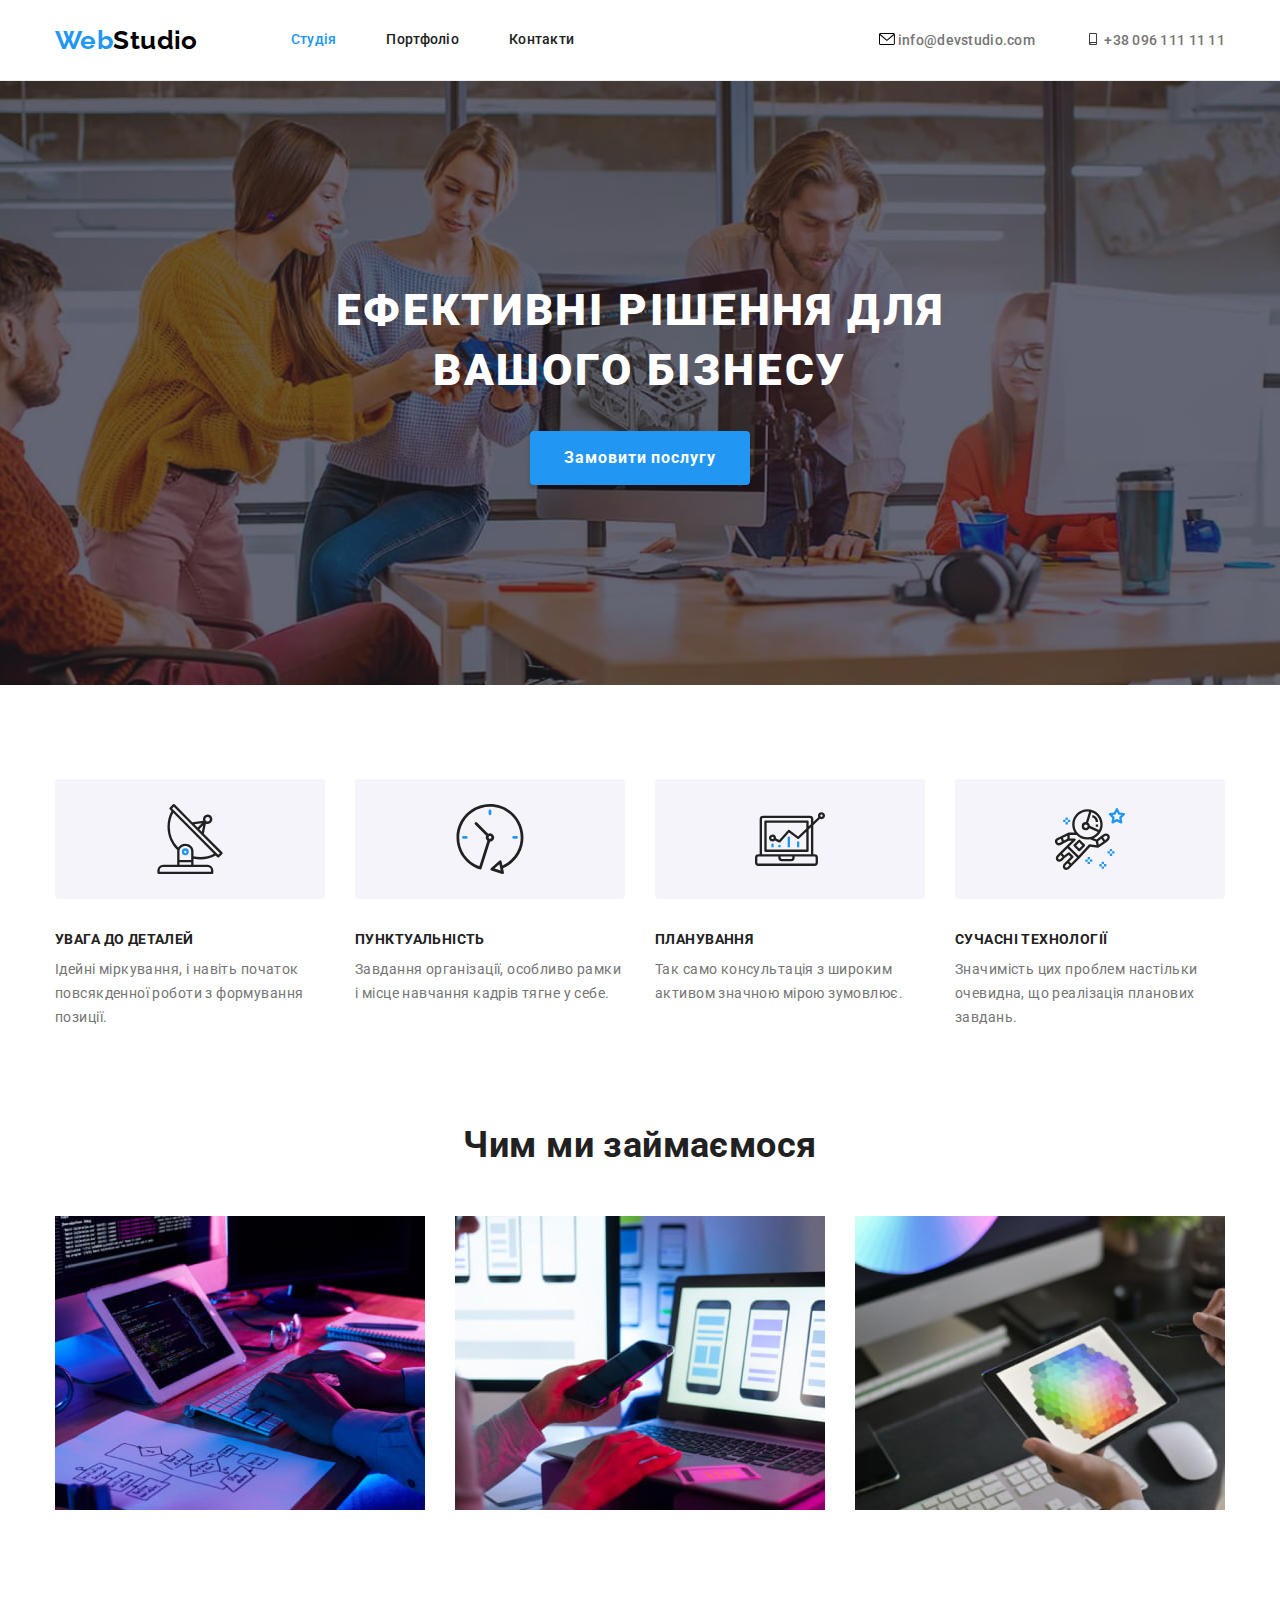
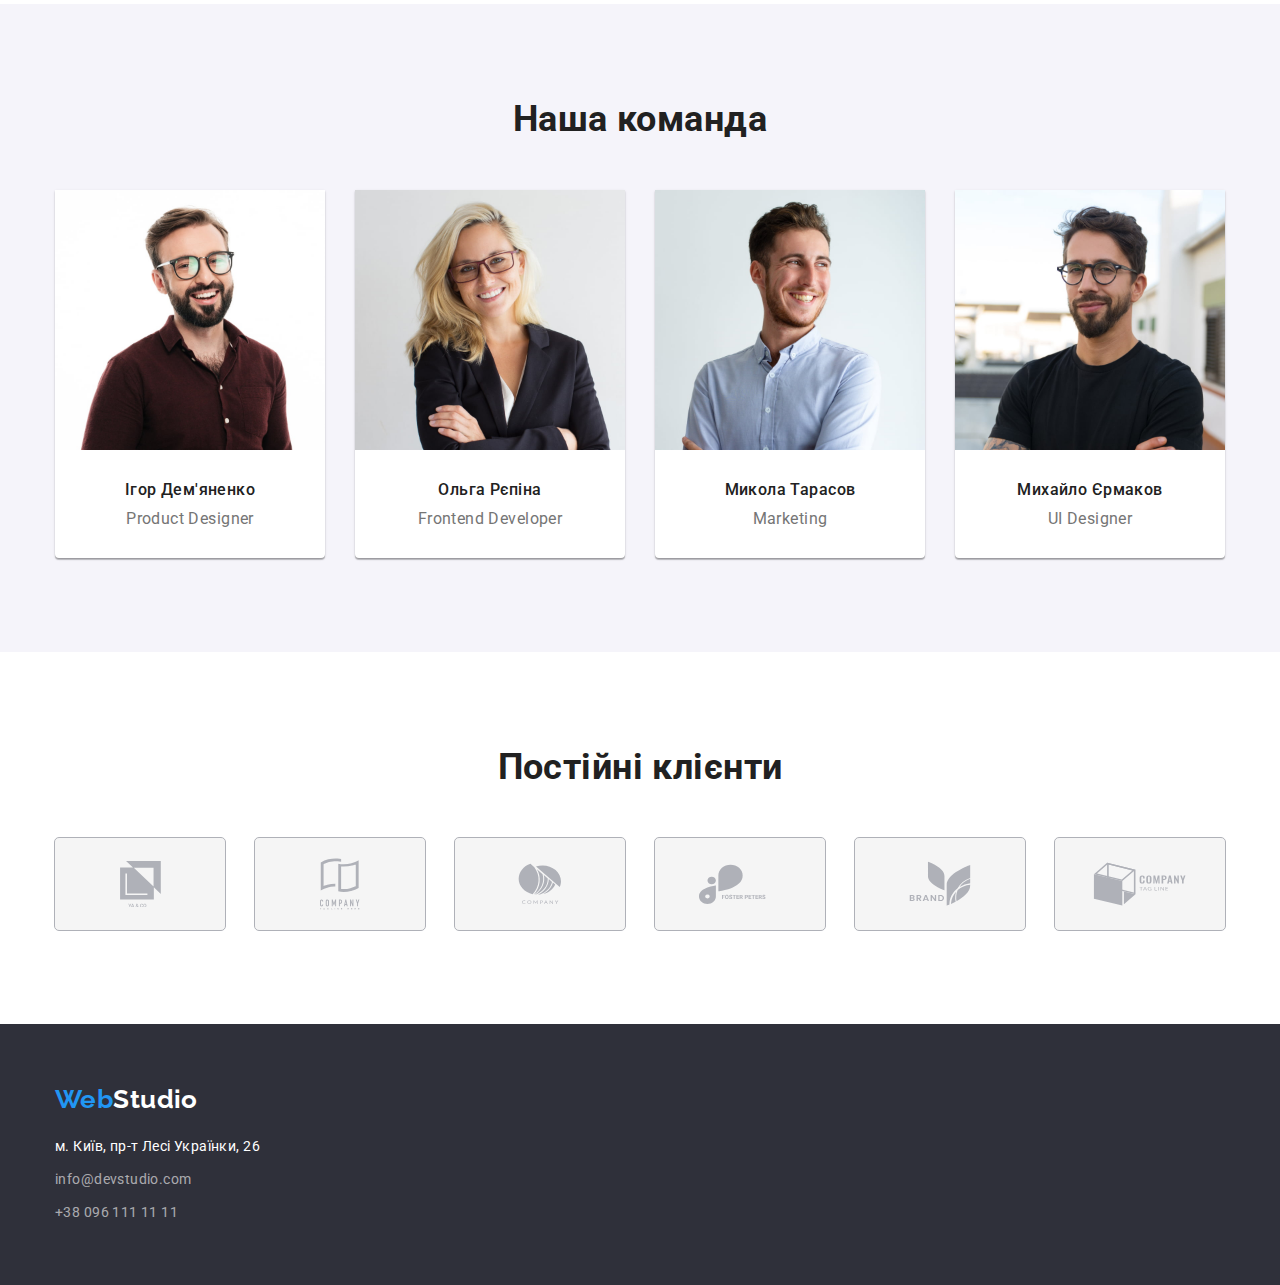
==== index.html @ e6ce0935 "1 commit 17-09" ====
<!DOCTYPE html>
<html lang="uk">
  <head>
    <meta charset="UTF-8" />
    <meta http-equiv="X-UA-Compatible" content="IE=edge" />
    <meta name="viewport" content="width=device-width, initial-scale=1.0" />
    <title>WebStudio</title>
    <link rel="preconnect" href="https://fonts.googleapis.com" />
    <link rel="preconnect" href="https://fonts.gstatic.com" crossorigin />
    <link
      href="https://fonts.googleapis.com/css2?family=Raleway:wght@700&family=Roboto:wght@400;500;700;900&display=swap"
      rel="stylesheet"
    />
    <link rel="stylesheet" href="./css/modern-normalize.css" />
    <link rel="stylesheet" href="./css/styles.css" />
  </head>
  <body>
    <header>
      <!-- 1 блок меню та контакти-->
      <div class="container first-header-container">
        <nav class="container">
          <a href="./index.html" class="logo logo-header"><span class="accent">Web</span>Studio</a>
          <ul class="nav">
            <li><a class="site-nav current link" href="./index.html">Студія</a></li>
            <li><a class="site-nav link" href="./portfolio.html">Портфоліо</a></li>
            <li><a class="site-nav link" href="./index.html">Контакти</a></li>
          </ul>
        </nav>
        <!-- 2 блок контакти -->
        <div class="second-header-container">
          <ul class="mailito-tel-container">
            <li>
              <a class="mailto-tel-header link" href="mailto:info@devstudio.com">
                <svg class="icon-envelope" width="16px" height="12px"> 
              <use href="./images/sprite.svg#icon-envelope"></use>  
              </svg>





                info@devstudio.com</a
              >
            </li>
            <li>
              <a class="mailto-tel-header link" href="tel:+380961111111">
                <svg class="icon-smartphone" width="16px" height="12px"> 
              <use href="./images/sprite.svg#icon-smartphone"></use>  
              </svg>
                
                
                +38 096 111 11 11</a>
            </li>
          </ul>
        </div>
      </div>
    </header>

    <main>
      <section class="hero">
        <div class="container">
          <h1 class="hero-title">ЕФЕКТИВНІ РІШЕННЯ ДЛЯ ВАШОГО БІЗНЕСУ</h1>
          <button type="button" class="hero-button selection">Замовити послугу</button>
        </div>
      </section>
      <!-- 3 блок переваги -->
      <section class="advantages">
        <div class="container">
          <h2 class="title visually-hidden">Переваги компанії</h2>
          <ul class="advantages-item">
            <li class="advantages-li">
              <svg class="icon-antenna" width="70px" height="70px"> 
              <use href="./images/sprite.svg#icon-antenna"></use>  
              </svg>
              
              <h3 class="advantages-title">УВАГА ДО ДЕТАЛЕЙ</h3>
              <p class="text">
                Ідейні міркування, і навіть початок повсякденної роботи з формування позиції.
              </p>
            </li>
            <li class="advantages-li">
              <svg class="icon-clock" width="70px" height="70px"> 
              <use href="./images/sprite.svg#icon-clock"></use>  
              </svg>
              <h3 class="advantages-title">ПУНКТУАЛЬНІСТЬ</h3>
              <p class="text">
                Завдання організації, особливо рамки і місце навчання кадрів тягне у себе.
              </p>
            </li>
            <li class="advantages-li">
              <svg class="icon-diagram" width="70px" height="70px"> 
              <use href="./images/sprite.svg#icon-diagram"></use>  
              </svg>
              <h3 class="advantages-title">ПЛАНУВАННЯ</h3>
              <p class="text">Так само консультація з широким активом значною мірою зумовлює.</p>
            </li>
            <li class="advantages-li">
              <svg class="icon-astronaut" width="70px" height="70px"> 
              <use href="./images/sprite.svg#icon-astronaut"></use>  
              </svg>
              <h3 class="advantages-title">СУЧАСНІ ТЕХНОЛОГІЇ</h3>
              <p class="text">
                Значимість цих проблем настільки очевидна, що реалізація планових завдань.
              </p>
            </li>
          </ul>
        </div>
      </section>
      <!-- 4 блок чим ми займаємось-->
      <section class="what_we_doing-section">
        <div class="container-what_we_doing">
          <h2 class="title">Чим ми займаємося</h2>
          <ul class="what_we_doing">
            <li class="what_we_doing-item">
              <img
                class="img-block"
                src="./images/a_person_types_text_on_keyboard.jpg"
                alt="людина печатає текст на клавіатурі"
                width="370"
                height="294"
              />
            </li>
            <li class="what_we_doing-item">
              <img
                class="img-block"
                src="./images/a_person_works_at_laptop_and_holds_smartphone.jpg"
                alt="людина працює за ноутбуком та тримає смартфон"
                width="370"
                height="294"
              />
            </li>
            <li class="what_we_doing-item">
              <img
                class="img-block"
                src="./images/a_person_works_with_tablet.jpg"
                alt="людина працює із планшетом"
                width="370"
                height="294"
              />
            </li>
          </ul>
        </div>
      </section>

      <!-- 5 блок наша команда -->
      <section class="our-team">
        <div class="container">
          <h2 class="title-our-team">Наша команда</h2>
          <ul class="our-team-item">
            <li class="team-presentation">
              <img
                class="img-block"
                src="./images/photo_ihor_demyanenko.jpg"
                alt="фото Ігора Дем'яненко"
                width="270"
                height="260"
              />
              <div class="card">
                <h3 class="name">Ігор Дем'яненко</h3>
                <p class="our-team-txt" lang="en">Product Designer</p>
              </div>
            </li>
            <li class="team-presentation">
              <img
                class="img-block"
                src="./images/photo_olgha_repina.jpg"
                alt="фото Ольги Репіної"
                width="270"
                height="260"
              />
              <div class="card">
                <h3 class="name">Ольга Рєпіна</h3>
                <p class="our-team-txt" lang="en">Frontend Developer</p>
              </div>
            </li>
            <li class="team-presentation">
              <img
                class="img-block"
                src="./images/photo_mukola_tarasov.jpg"
                alt="фото Миколи Тарасова"
                width="270"
                height="260"
              />
              <div class="card">
                <h3 class="name">Микола Тарасов</h3>
                <p class="our-team-txt" lang="en">Marketing</p>
              </div>
            </li>
            <li class="team-presentation">
              <img
                class="img-block"
                src="./images/photo_michailo_ermakov.jpg"
                alt="фото Михайла Єрмакова"
                width="270"
                height="260"
              />
              <div class="card">
                <h3 class="name">Михайло Єрмаков</h3>
                <p class="our-team-txt" lang="en">UI Designer</p>
              </div>
            </li>
          </ul>
        </div>
      </section>
      <!-- 6 постійні клієнти -->
      <section class="regular-customers">
        <div class="container">
          <h2 class="title">Постійні клієнти</h2>
          <ul class="regular-customers-line">
            <li class="regular-customers-logo">
             <div class="group">
                <a class="customer-link"
                href="./index.html"
                target="_blank"
                rel="noreferrer noopener">
                <svg class="customers icon-group" width="41px" height="46.7px"> 
                <use href="./images/sprite.svg#icon-group"></use>  
                </svg>
                </a>
              </div>
            </li>
            <li class="regular-customers-logo">
              <div class="group">
                <a class="customer-link"
                href="./index.html"
                target="_blank"
                rel="noreferrer noopener">
                <svg class="customers icon-group-1" width="40px" height="52px"> 
                <use href="./images/sprite.svg#icon-group-1"></use>  
                </svg>
                </a>
            </div>
            </li>
            <li class="regular-customers-logo">
              <div class="group">
                <a class="customer-link"
                href="./index.html"
                target="_blank"
                rel="noreferrer noopener">
                <svg class="customers icon-group-2" width="43.46px" height="41.18px"> 
                <use href="./images/sprite.svg#icon-group-2"></use>  
                </svg>
                </a>
              </div>
            </li>
            <li class="regular-customers-logo">
              <div class="group">
                 <a class="customer-link"
                href="./index.html"
                target="_blank"
                rel="noreferrer noopener">
                <svg class="customers icon-group-3" width="84.44px" height="40.62px"> 
              <use href="./images/sprite.svg#icon-group-3"></use>  
              </svg>
              </a>
            </div>
            </li>
            <li class="regular-customers-logo">
              <div class="group">
                 <a class="customer-link"
                href="./index.html"
                target="_blank"
                rel="noreferrer noopener">
                <svg class="customers icon-group-4" width="62.54px" height="45.43px"> 
              <use href="./images/sprite.svg#icon-group-4"></use>  
              </svg>
              </a>
            </div>
            </li>
            <li class="regular-customers-logo">
              <div class="group">
                 <a class="customer-link"
                href="./index.html"
                target="_blank"
                rel="noreferrer noopener">
                <svg class="customers icon-group-5" width="93.79px" height="43.93px"> 
              <use href="./images/sprite.svg#icon-group-5"></use>  
              </svg>
              </a>
            </div>
            </li>
            
          </ul>


        </div>

      </section>
    </main>
    <!-- 7 блок футер -->
    <footer class="ground">
      <div class="container footer">
        <a href="./index.html" class="logo logo-ground"><span class="accent">Web</span>Studio</a>
        <address class="address-style">
          <ul class="ground-list">
            <li class="ground-li">
              <a
                class="link-address link"
                href="https://www.google.com/maps/d/embed?mid=10uSM3H-mIU3GznYo2szRIEphczw&hl=en_US&ehbc=2E312F"
                target="_blank"
                rel="noreferrer noopener"
                >м. Київ, пр-т Лесі Українки, 26</a
              >
            </li>
            <li class="ground-li">
              <a class="mailto-tel-ground link" href="mailto:info@devstudio.com"
                >info@devstudio.com</a
              >
            </li>
            <li class="end">
              <a class="mailto-tel-ground link" href="tel:+380961111111">+38 096 111 11 11</a>
            </li>
          </ul>
        </address>
      </div>
    </footer>
  </body>
</html>
---- css/styles.css ----
ul,
p,
h1,
h2,
h3,
h4,
h5,
h6 {
  padding: 0;
  margin: 0;
}

body {
  background-color: var(--brand-color);
  color: var(--third-black-color);
  font-family: Roboto, Raleway, Arial, Verdana, sans-serif;
  letter-spacing: 0.03em;
  font-size: 14px;
}
:root {
  --brand-color: #ffffff;
  --second-white-color: #f5f5f5;
  --accent-color: #2196f3;
  --prime-black-color: #000000;
  --second-black-color: #212121;
  --third-black-color: #757575;
  --backgroun-footer-color: #2f303a;
  --active-color: #188ce8;
  --background-button-color: #f5f4fa;
  --mailto-ground-color: rgba(255, 255, 255, 0.6);
  --gray-border-color: #eeeeee;
  --header-line-color: #ececec;
  --customer-border-color:#AFB1B8;
}
li {
  list-style-type: none;
}
.container {
  margin-left: auto;
  margin-right: auto;
  width: 1200px;
  padding-left: 15px;
  padding-right: 15px;
}
/* Header */
header {
  border-bottom: 1px solid var(--header-line-color);
}
.logo {
  font-family: Raleway, sans-serif;
  font-weight: 700;
  font-size: 26px;
  line-height: 1.19;
  text-decoration: none;
}
.logo-header {
  color: var(--prime-black-color);
}
.accent {
  color: var(--accent-color);
}
.logo:focus,
.logo:active {
  color: var(--accent-color);
}
.nav {
  margin-left: 93px;
  display: flex;
  gap: 50px;
}
.advantages-item {
  display: flex;
  gap: 30px;
}
.site-nav.link {
  font-weight: 500;
  line-height: 1.14;
  letter-spacing: 0.02em;
  color: var(--second-black-color);
  text-decoration: none;
  display: block;
  padding: 32px 0;
}
.site-nav.link.current {
  color: var(--accent-color);
}
.link:hover,
.link:focus {
  color: var(--accent-color);
}
.mailto-tel-header {
  color: var(--third-black-color);
  font-weight: 500;
  text-decoration: none;
  display: block;
  padding: 32px 0;
}
.mailto-tel-header.link {
  letter-spacing: 0.02em;
}
.first-header-container {
  display: flex;
  align-items: center;
}
.second-header-container {
  align-items: flex-end;
  margin-left: auto;
  margin-right: auto;
  width: 1200px;
}
.mailito-tel-container {
  display: flex;
  gap: 50px;
}
.mailito-tel-container {
  justify-content: flex-end;
}
.container-mt {
  display: flex;
  align-items: flex-end;
}
nav.container {
  display: flex;
  align-items: center;
  padding: 0;
}
/* Main */
.hero {
  background-color: var(--backgroun-footer-color);
  padding: 200px 0;
  text-align: center;
  
  max-width: 1600px;
  min-height: 600px;
  margin-left: auto;
  margin-right: auto;
  background-image: linear-gradient(
    to right,
    rgba(47, 48, 58, 0.4),
    rgba(47, 48, 58, 0.4)
    ), url("../images/hero-Img.jpg");
  background-size: cover;
  background-repeat: no-repeat;
  background-position: center;
}
.hero-title {
  font-weight: 900;
  font-size: 44px;
  line-height: 1.36;
  letter-spacing: 0.06em;
  text-align: center;
  color: var(--brand-color);
  margin: 0 auto;
  text-transform: uppercase;
  max-width: 696px;
}
.hero-button {
  font-family: inherit;
  font-weight: 700;
  font-size: 16px;
  line-height: 1.88;
  letter-spacing: 0.06em;
  color: var(--brand-color);
  background-color: var(--accent-color);
  cursor: pointer;
  border-color: transparent;
  border-radius: 4px;
  padding: 10px 32px;
  margin: 30px auto 0;
  box-shadow: 0px 4px 4px rgba(0, 0, 0, 0.15);
}
.portfolio-button {
  display: flex;
  justify-content: center;
  gap: 8px;
  margin-bottom: 34px;
}
.selection:hover,
.selection:focus {
  background-color: var(--active-color);
}
.selection:active {
  color: var(--brand-color);
  background-color: var(--accent-color);
  box-shadow: 0px 4px 4px rgba(0, 0, 0, 0.15);
}
.visually-hidden {
  position: absolute;
  white-space: nowrap;
  width: 1px;
  height: 1px;
  overflow: hidden;
  border: 0;
  padding: 0;
  clip: rect(0 0 0 0);
  clip-path: inset(50%);
  margin: -1px;
}
.filter {
  letter-spacing: 0.03em;
  color: var(--second-black-color);
  background-color: var(--background-button-color);
  cursor: pointer;
}
.link-filter {
  font-family: inherit;
  font-weight: 500;
  font-size: 16px;
  line-height: 1.63;
  letter-spacing: 0.03em;
  color: var(--second-black-color);
  background-color: var(--background-button-color);
  cursor: pointer;
  border-radius: 4px;
  border-color: transparent;
  padding: 6px 22px;
}
.link-filter.selection:hover,
.link-filter.selection:focus {
  color: var(--brand-color);
  background-color: var(--accent-color);
  padding: 6px 25px;
  box-shadow: 0px 3px 1px rgba(0, 0, 0, 0.1), 0px 1px 2px rgba(0, 0, 0, 0.08),
    0px 2px 2px rgba(0, 0, 0, 0.12);
}
.title {
  font-weight: 700;
  font-size: 36px;
  line-height: 1.17;
  text-align: center;
  color: var(--second-black-color);
  margin: 0 0 50px 0;
}
.advantages,
.regular-customers {
  padding-top: 94px;
  padding-bottom: 94px;
}
.advantages-li {
  flex-basis: 270px;
}

.icon-antenna,
.icon-clock,
.icon-diagram,
.icon-astronaut {
  width: 270px;
  height: 120px;
  background-color: var(--background-button-color);
  border-radius: 4px;
  padding: 25px 100px;
  margin-bottom: 30px;  
}
.customer-link {
  display: flex;
  justify-content: center;
  align-items: center;
  width: 170px;
  height: 92px;
  background-color: var(--second-white-color);
  outline: 1px solid var(--customer-border-color);
  fill: var(--customer-border-color);
  border-radius: 4px; 
}
.customer-link:focus,
.customer-link:active,
.customer-link:hover {
  fill:var(--accent-color);
  outline: 1px solid var(--accent-color);
}
.advantages-title {
  line-height: 1.14;
  font-size: 14px;
  color: var(--second-black-color);
}
.text {
  line-height: 1.71;
  margin-top: 10px;
}
.name {
  font-weight: 500;
  font-size: 16px;
  line-height: 1.19;
  color: var(--second-black-color);
  text-align: center;
  margin-bottom: 10px;
}
.what_we_doing-section {
  padding-bottom: 94px;
}
.container-what_we_doing {
  margin: 0 auto;
  width: 1200px;
  padding-left: 15px;
  padding-right: 15px;
}
.what_we_doing {
  display: flex;
}
.regular-customers-line {
  display: flex;
}
.what_we_doing-item:not(:last-of-type) {
  margin: 0 30px 0 0;
}
.our-team {
  background-color: var(--background-button-color);
  padding: 94px 0;
}
.team-presentation {
  background-color: var(--brand-color);
  box-shadow: 0px 1px 3px rgba(0, 0, 0, 0.12), 0px 1px 1px rgba(0, 0, 0, 0.14),
    0px 2px 1px rgba(0, 0, 0, 0.2);
  border-radius: 0px 0px 4px 4px;
}
.title-our-team {
  font-size: 36px;
  line-height: 1.17;
  color: var(--second-black-color);
  text-align: center;
  margin-bottom: 50px;
}
.our-team-item {
  display: flex;
  gap: 30px;
}
.card {
  padding-top: 30px;
  padding-bottom: 30px;
}
.our-team-txt {
  font-size: 16px;
  line-height: 1.19;
  text-align: center;
}
.regular-customers-line {
  display: flex;
  justify-content:center;
  gap: 30px;

}

.portfolio {
  padding-top: 94px;
  padding-bottom: 94px;
}
.portfolio-title {
  font-size: 18px;
  line-height: 2;
  letter-spacing: 0.06em;
  color: var(--second-black-color);
  margin: 0;
}
.portfolio-txt {
  font-size: 16px;
  line-height: 1.88;
  margin-top: 4px;
}
.grey-border {
  border-right: 1px solid var(--gray-border-color);
  border-bottom: 1px solid var(--gray-border-color);
  border-left: 1px solid var(--gray-border-color);
  padding: 20px 24px;
}
.img-block {
  display: block;
  width: 100%;
}
.item-last p:last-of-type {
  font-size: 16px;
  line-height: 1.88;
  padding: 4px 0 20px 24px;
  margin: 0;
}
.portfolio-box {
  display: flex;
  flex-wrap: wrap;
  gap: 30px;
}
/* Footer */
.ground {
  background-color: var(--backgroun-footer-color);
  padding-top: 60px;
  padding-bottom: 60px;
}
.logo-ground {
  color: var(--brand-color);
  display: inline-block;
  margin-bottom: 20px;
}
.address-style {
  font-style: normal;
}
.link-address {
  line-height: 1.71;
  letter-spacing: 0.03em;
  color: var(--brand-color);
  text-decoration: none;
}
.mailto-tel-ground {
  line-height: 1.71;
  color: var(--mailto-ground-color);
  text-decoration: none;
}
.ground-li {
  margin-bottom: 9px;
}
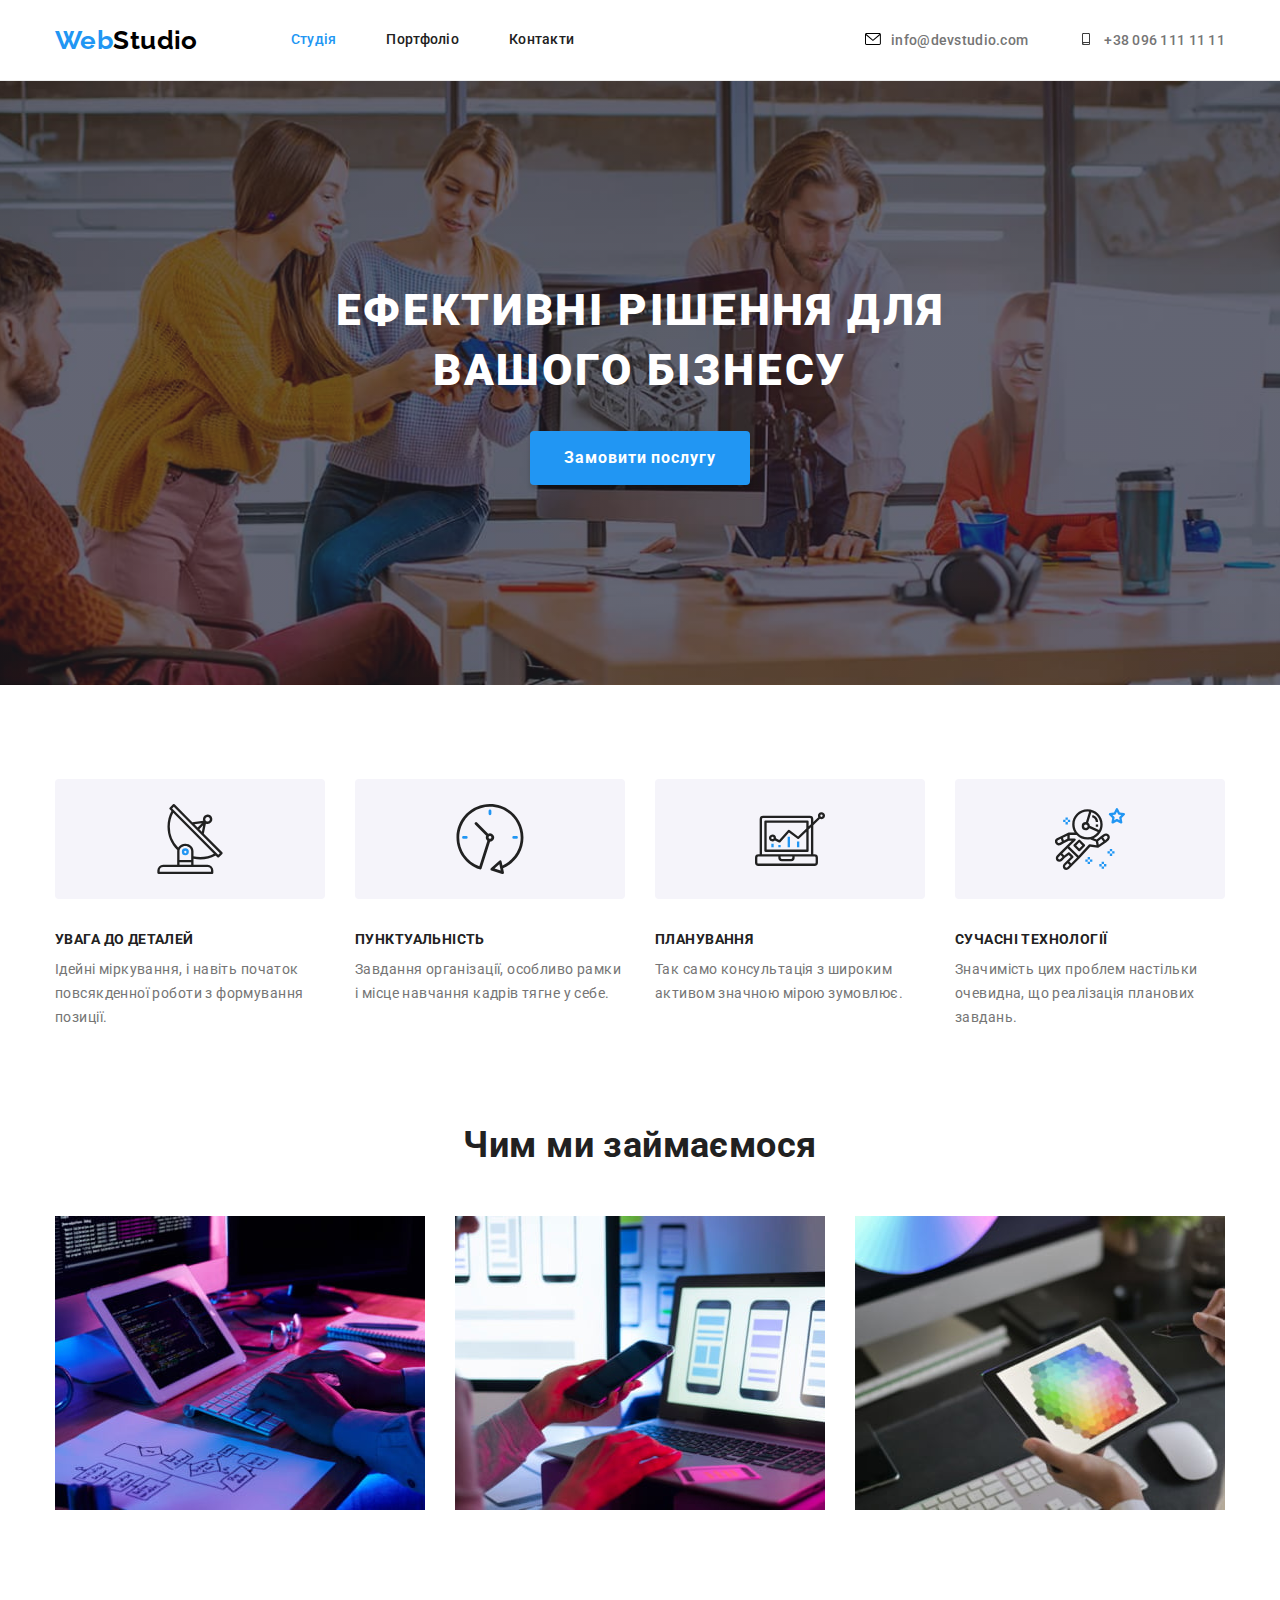
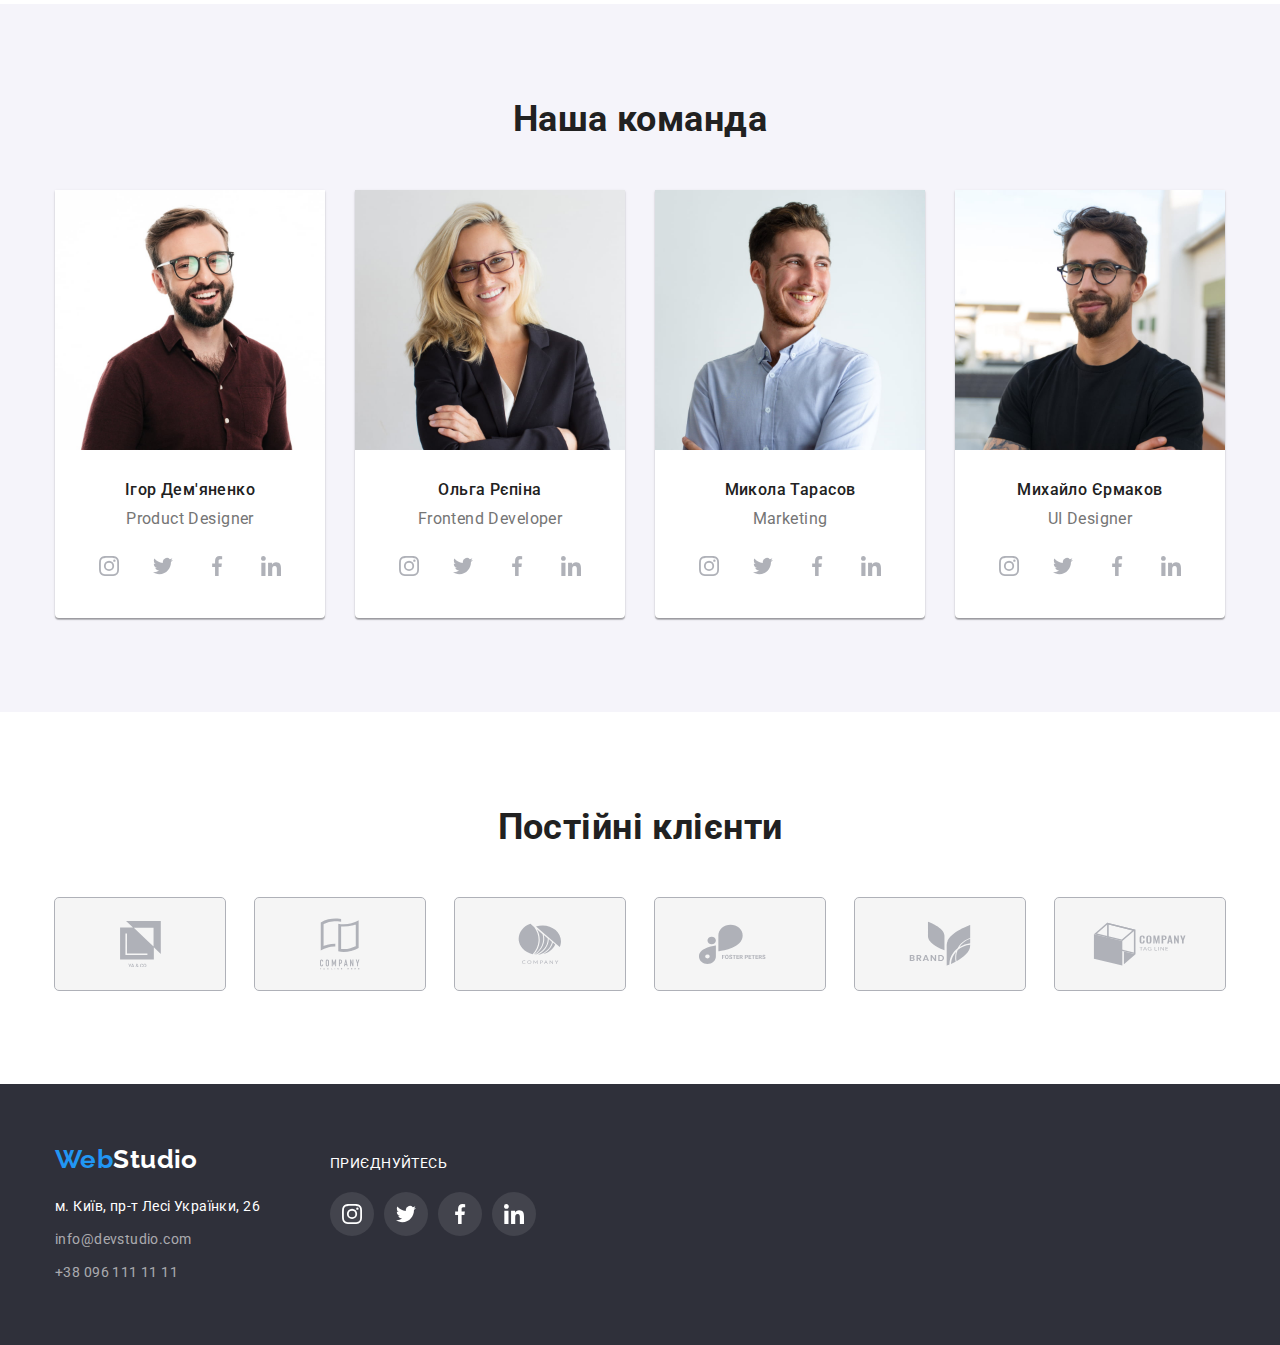
==== commit af9467ea: "commit 2 18-09" ====
--- a/index.html
+++ b/index.html
@@ -31,25 +31,17 @@
           <ul class="mailito-tel-container">
             <li>
               <a class="mailto-tel-header link" href="mailto:info@devstudio.com">
-                <svg class="icon-envelope" width="16px" height="12px"> 
-              <use href="./images/sprite.svg#icon-envelope"></use>  
-              </svg>
-
-
-
-
-
-                info@devstudio.com</a
-              >
+                <svg class="icon-envelope icon" width="16px" height="12px">
+                  <use href="./images/sprite.svg#icon-envelope"></use></svg
+                >info@devstudio.com
+              </a>
             </li>
             <li>
               <a class="mailto-tel-header link" href="tel:+380961111111">
-                <svg class="icon-smartphone" width="16px" height="12px"> 
-              <use href="./images/sprite.svg#icon-smartphone"></use>  
-              </svg>
-                
-                
-                +38 096 111 11 11</a>
+                <svg class="icon-smartphone icon" width="16px" height="12px">
+                  <use href="./images/sprite.svg#icon-smartphone"></use></svg
+                >+38 096 111 11 11</a
+              >
             </li>
           </ul>
         </div>
@@ -69,18 +61,18 @@
           <h2 class="title visually-hidden">Переваги компанії</h2>
           <ul class="advantages-item">
             <li class="advantages-li">
-              <svg class="icon-antenna" width="70px" height="70px"> 
-              <use href="./images/sprite.svg#icon-antenna"></use>  
+              <svg class="icon-antenna" width="70px" height="70px">
+                <use href="./images/sprite.svg#icon-antenna"></use>
               </svg>
-              
+
               <h3 class="advantages-title">УВАГА ДО ДЕТАЛЕЙ</h3>
               <p class="text">
                 Ідейні міркування, і навіть початок повсякденної роботи з формування позиції.
               </p>
             </li>
             <li class="advantages-li">
-              <svg class="icon-clock" width="70px" height="70px"> 
-              <use href="./images/sprite.svg#icon-clock"></use>  
+              <svg class="icon-clock" width="70px" height="70px">
+                <use href="./images/sprite.svg#icon-clock"></use>
               </svg>
               <h3 class="advantages-title">ПУНКТУАЛЬНІСТЬ</h3>
               <p class="text">
@@ -88,15 +80,15 @@
               </p>
             </li>
             <li class="advantages-li">
-              <svg class="icon-diagram" width="70px" height="70px"> 
-              <use href="./images/sprite.svg#icon-diagram"></use>  
+              <svg class="icon-diagram" width="70px" height="70px">
+                <use href="./images/sprite.svg#icon-diagram"></use>
               </svg>
               <h3 class="advantages-title">ПЛАНУВАННЯ</h3>
               <p class="text">Так само консультація з широким активом значною мірою зумовлює.</p>
             </li>
             <li class="advantages-li">
-              <svg class="icon-astronaut" width="70px" height="70px"> 
-              <use href="./images/sprite.svg#icon-astronaut"></use>  
+              <svg class="icon-astronaut" width="70px" height="70px">
+                <use href="./images/sprite.svg#icon-astronaut"></use>
               </svg>
               <h3 class="advantages-title">СУЧАСНІ ТЕХНОЛОГІЇ</h3>
               <p class="text">
@@ -158,6 +150,30 @@
               <div class="card">
                 <h3 class="name">Ігор Дем'яненко</h3>
                 <p class="our-team-txt" lang="en">Product Designer</p>
+                <ul class="our-team-web">
+                  <li>
+                    <a href="" class="s-w-our-team">
+                    <svg class="icon-instagram icon-our-team" width="20px" height="20px">
+                    <use href="./images/sprite.svg#icon-instagram"></use>
+                    </svg></a>
+                  </li>
+                  <li><a href="" class="s-w-our-team">
+                    <svg class="icon-twitter icon-our-team" width="20px" height="20px">
+                    <use href="./images/sprite.svg#icon-twitter"></use>
+                    </svg></a>
+                  </li>
+                  <li><a href="" class="s-w-our-team">
+                    <svg class="icon-facebook icon-our-team" width="20px" height="20px">
+                    <use href="./images/sprite.svg#icon-facebook"></use>
+                    </svg></a>
+                  </li>
+                  <li><a href="" class="s-w-our-team">
+                    <svg class="icon-linkedin icon-our-team" width="20px" height="20px">
+                    <use href="./images/sprite.svg#icon-linkedin"></use>
+                    </svg></a>
+                    </li>
+                </ul>
+              
               </div>
             </li>
             <li class="team-presentation">
@@ -171,6 +187,29 @@
               <div class="card">
                 <h3 class="name">Ольга Рєпіна</h3>
                 <p class="our-team-txt" lang="en">Frontend Developer</p>
+               <ul class="our-team-web">
+                  <li>
+                    <a href="" class="s-w-our-team">
+                    <svg class="icon-instagram icon-our-team" width="20px" height="20px">
+                    <use href="./images/sprite.svg#icon-instagram"></use>
+                    </svg></a>
+                  </li>
+                  <li><a href="" class="s-w-our-team">
+                    <svg class="icon-twitter icon-our-team" width="20px" height="20px">
+                    <use href="./images/sprite.svg#icon-twitter"></use>
+                    </svg></a>
+                  </li>
+                  <li><a href="" class="s-w-our-team">
+                    <svg class="icon-facebook icon-our-team" width="20px" height="20px">
+                    <use href="./images/sprite.svg#icon-facebook"></use>
+                    </svg></a>
+                  </li>
+                  <li><a href="" class="s-w-our-team">
+                    <svg class="icon-linkedin icon-our-team" width="20px" height="20px">
+                    <use href="./images/sprite.svg#icon-linkedin"></use>
+                    </svg></a>
+                    </li>
+                </ul>
               </div>
             </li>
             <li class="team-presentation">
@@ -184,6 +223,29 @@
               <div class="card">
                 <h3 class="name">Микола Тарасов</h3>
                 <p class="our-team-txt" lang="en">Marketing</p>
+               <ul class="our-team-web">
+                  <li>
+                    <a href="" class="s-w-our-team">
+                    <svg class="icon-instagram icon-our-team" width="20px" height="20px">
+                    <use href="./images/sprite.svg#icon-instagram"></use>
+                    </svg></a>
+                  </li>
+                  <li><a href="" class="s-w-our-team">
+                    <svg class="icon-twitter icon-our-team" width="20px" height="20px">
+                    <use href="./images/sprite.svg#icon-twitter"></use>
+                    </svg></a>
+                  </li>
+                  <li><a href="" class="s-w-our-team">
+                    <svg class="icon-facebook icon-our-team" width="20px" height="20px">
+                    <use href="./images/sprite.svg#icon-facebook"></use>
+                    </svg></a>
+                  </li>
+                  <li><a href="" class="s-w-our-team">
+                    <svg class="icon-linkedin icon-our-team" width="20px" height="20px">
+                    <use href="./images/sprite.svg#icon-linkedin"></use>
+                    </svg></a>
+                    </li>
+                </ul>
               </div>
             </li>
             <li class="team-presentation">
@@ -197,6 +259,29 @@
               <div class="card">
                 <h3 class="name">Михайло Єрмаков</h3>
                 <p class="our-team-txt" lang="en">UI Designer</p>
+                 <ul class="our-team-web">
+                  <li>
+                    <a href="" class="s-w-our-team">
+                    <svg class="icon-instagram icon-our-team" width="20px" height="20px">
+                    <use href="./images/sprite.svg#icon-instagram"></use>
+                    </svg></a>
+                  </li>
+                  <li><a href="" class="s-w-our-team">
+                    <svg class="icon-twitter icon-our-team" width="20px" height="20px">
+                    <use href="./images/sprite.svg#icon-twitter"></use>
+                    </svg></a>
+                  </li>
+                  <li><a href="" class="s-w-our-team">
+                    <svg class="icon-facebook icon-our-team" width="20px" height="20px">
+                    <use href="./images/sprite.svg#icon-facebook"></use>
+                    </svg></a>
+                  </li>
+                  <li><a href="" class="s-w-our-team">
+                    <svg class="icon-linkedin icon-our-team" width="20px" height="20px">
+                    <use href="./images/sprite.svg#icon-linkedin"></use>
+                    </svg></a>
+                    </li>
+                </ul>
               </div>
             </li>
           </ul>
@@ -208,110 +293,146 @@
           <h2 class="title">Постійні клієнти</h2>
           <ul class="regular-customers-line">
             <li class="regular-customers-logo">
-             <div class="group">
-                <a class="customer-link"
-                href="./index.html"
-                target="_blank"
-                rel="noreferrer noopener">
-                <svg class="customers icon-group" width="41px" height="46.7px"> 
-                <use href="./images/sprite.svg#icon-group"></use>  
-                </svg>
-                </a>
-              </div>
-            </li>
-            <li class="regular-customers-logo">
-              <div class="group">
-                <a class="customer-link"
-                href="./index.html"
-                target="_blank"
-                rel="noreferrer noopener">
-                <svg class="customers icon-group-1" width="40px" height="52px"> 
-                <use href="./images/sprite.svg#icon-group-1"></use>  
-                </svg>
-                </a>
-            </div>
-            </li>
-            <li class="regular-customers-logo">
-              <div class="group">
-                <a class="customer-link"
-                href="./index.html"
-                target="_blank"
-                rel="noreferrer noopener">
-                <svg class="customers icon-group-2" width="43.46px" height="41.18px"> 
-                <use href="./images/sprite.svg#icon-group-2"></use>  
-                </svg>
-                </a>
-              </div>
-            </li>
-            <li class="regular-customers-logo">
-              <div class="group">
-                 <a class="customer-link"
-                href="./index.html"
-                target="_blank"
-                rel="noreferrer noopener">
-                <svg class="customers icon-group-3" width="84.44px" height="40.62px"> 
-              <use href="./images/sprite.svg#icon-group-3"></use>  
-              </svg>
-              </a>
-            </div>
-            </li>
-            <li class="regular-customers-logo">
-              <div class="group">
-                 <a class="customer-link"
-                href="./index.html"
-                target="_blank"
-                rel="noreferrer noopener">
-                <svg class="customers icon-group-4" width="62.54px" height="45.43px"> 
-              <use href="./images/sprite.svg#icon-group-4"></use>  
-              </svg>
-              </a>
-            </div>
-            </li>
-            <li class="regular-customers-logo">
-              <div class="group">
-                 <a class="customer-link"
-                href="./index.html"
-                target="_blank"
-                rel="noreferrer noopener">
-                <svg class="customers icon-group-5" width="93.79px" height="43.93px"> 
-              <use href="./images/sprite.svg#icon-group-5"></use>  
-              </svg>
-              </a>
-            </div>
-            </li>
-            
-          </ul>
-
-
-        </div>
-
+              <div class="group">
+                <a
+                  class="customer-link"
+                  href="./index.html"
+                  target="_blank"
+                  rel="noreferrer noopener"
+                >
+                  <svg class="customers icon-group" width="41px" height="46.7px">
+                    <use href="./images/sprite.svg#icon-group"></use>
+                  </svg>
+                </a>
+              </div>
+            </li>
+            <li class="regular-customers-logo">
+              <div class="group">
+                <a
+                  class="customer-link"
+                  href="./index.html"
+                  target="_blank"
+                  rel="noreferrer noopener"
+                >
+                  <svg class="customers icon-group-1" width="40px" height="52px">
+                    <use href="./images/sprite.svg#icon-group-1"></use>
+                  </svg>
+                </a>
+              </div>
+            </li>
+            <li class="regular-customers-logo">
+              <div class="group">
+                <a
+                  class="customer-link"
+                  href="./index.html"
+                  target="_blank"
+                  rel="noreferrer noopener"
+                >
+                  <svg class="customers icon-group-2" width="43.46px" height="41.18px">
+                    <use href="./images/sprite.svg#icon-group-2"></use>
+                  </svg>
+                </a>
+              </div>
+            </li>
+            <li class="regular-customers-logo">
+              <div class="group">
+                <a
+                  class="customer-link"
+                  href="./index.html"
+                  target="_blank"
+                  rel="noreferrer noopener"
+                >
+                  <svg class="customers icon-group-3" width="84.44px" height="40.62px">
+                    <use href="./images/sprite.svg#icon-group-3"></use>
+                  </svg>
+                </a>
+              </div>
+            </li>
+            <li class="regular-customers-logo">
+              <div class="group">
+                <a
+                  class="customer-link"
+                  href="./index.html"
+                  target="_blank"
+                  rel="noreferrer noopener"
+                >
+                  <svg class="customers icon-group-4" width="62.54px" height="45.43px">
+                    <use href="./images/sprite.svg#icon-group-4"></use>
+                  </svg>
+                </a>
+              </div>
+            </li>
+            <li class="regular-customers-logo">
+              <div class="group">
+                <a
+                  class="customer-link"
+                  href="./index.html"
+                  target="_blank"
+                  rel="noreferrer noopener"
+                >
+                  <svg class="customers icon-group-5" width="93.79px" height="43.93px">
+                    <use href="./images/sprite.svg#icon-group-5"></use>
+                  </svg>
+                </a>
+              </div>
+            </li>
+          </ul>
+        </div>
       </section>
     </main>
     <!-- 7 блок футер -->
     <footer class="ground">
       <div class="container footer">
-        <a href="./index.html" class="logo logo-ground"><span class="accent">Web</span>Studio</a>
-        <address class="address-style">
-          <ul class="ground-list">
-            <li class="ground-li">
-              <a
-                class="link-address link"
-                href="https://www.google.com/maps/d/embed?mid=10uSM3H-mIU3GznYo2szRIEphczw&hl=en_US&ehbc=2E312F"
-                target="_blank"
-                rel="noreferrer noopener"
-                >м. Київ, пр-т Лесі Українки, 26</a
-              >
-            </li>
-            <li class="ground-li">
-              <a class="mailto-tel-ground link" href="mailto:info@devstudio.com"
-                >info@devstudio.com</a
-              >
-            </li>
-            <li class="end">
-              <a class="mailto-tel-ground link" href="tel:+380961111111">+38 096 111 11 11</a>
-            </li>
-          </ul>
-        </address>
+        <div class="logo-adress-tel">
+          <a href="./index.html" class="logo logo-ground"><span class="accent">Web</span>Studio</a>
+          <address class="address-style">
+            <ul class="ground-list">
+              <li class="ground-li">
+                <a
+                  class="link-address link"
+                  href="https://www.google.com/maps/d/embed?mid=10uSM3H-mIU3GznYo2szRIEphczw&hl=en_US&ehbc=2E312F"
+                  target="_blank"
+                  rel="noreferrer noopener"
+                  >м. Київ, пр-т Лесі Українки, 26</a
+                >
+              </li>
+              <li class="ground-li">
+                <a class="mailto-tel-ground link" href="mailto:info@devstudio.com"
+                  >info@devstudio.com</a
+                >
+              </li>
+              <li class="end">
+                <a class="mailto-tel-ground link" href="tel:+380961111111">+38 096 111 11 11</a>
+              </li>
+            </ul>
+          </address>
+        </div>
+        <div class="web">
+          <p class="footer-text">приєднуйтесь</p>
+          <ul class="footer-web">
+            <li>
+              <a href="" class="social-web">
+              <svg class="icon-instagram soc-web" width="20px" height="20px">
+              <use href="./images/sprite.svg#icon-instagram"></use>
+              </svg></a>
+            </li>
+            <li><a href="" class="social-web">
+              <svg class="icon-twitter soc-web" width="20px" height="20px">
+              <use href="./images/sprite.svg#icon-twitter"></use>
+              </svg></a>
+            </li>
+            <li><a href="" class="social-web">
+              <svg class="icon-facebook soc-web" width="20px" height="20px">
+              <use href="./images/sprite.svg#icon-facebook"></use>
+              </svg></a>
+            </li>
+            <li><a href="" class="social-web">
+              <svg class="icon-linkedin soc-web" width="20px" height="20px">
+              <use href="./images/sprite.svg#icon-linkedin"></use>
+              </svg></a>
+            </li>
+          </ul>
+        </div>
       </div>
     </footer>
   </body>
--- a/css/styles.css
+++ b/css/styles.css
@@ -31,6 +31,7 @@
   --gray-border-color: #eeeeee;
   --header-line-color: #ececec;
   --customer-border-color:#AFB1B8;
+  --elipse-color: #43444D;
 }
 li {
   list-style-type: none;
@@ -87,6 +88,15 @@
 .link:hover,
 .link:focus {
   color: var(--accent-color);
+}
+.icon-envelope,
+.icon-smartphone {
+  margin-right: 10px;
+}
+
+.mailto-tel-header:hover .icon,
+.mailto-tel-header:focus .icon {
+  fill: var(--accent-color);
 }
 .mailto-tel-header {
   color: var(--third-black-color);
@@ -405,3 +415,74 @@
 .ground-li {
   margin-bottom: 9px;
 }
+.web {
+   margin-left: 70px;
+}
+.container.footer {
+  display:flex;
+  align-items:baseline;
+}
+.footer-text {
+  color: var(--brand-color);
+  text-transform: uppercase;
+  padding-bottom: 20px;
+  line-height: 1.14;
+
+}
+.footer-web {
+  display: flex;
+  gap: 10px;
+  justify-content: center;
+  fill: var(--brand-color);
+}
+.social-web {
+  width: 44px;
+  height: 44px;
+  background-color: var(--elipse-color);
+  border-radius: 50%;
+  display: flex;
+  align-items: center;
+  justify-content: center;
+}
+.social-web:hover,
+.social-web:focus {
+  background-color: var(--accent-color);
+}
+.soc-web {
+  fill: var(--brand-color);
+}
+.our-team-web {
+  display: flex;
+  gap: 10px;
+  justify-content: center;
+  margin-top: 16px;
+}
+.s-w-our-team {
+  width: 44px;
+  height: 44px;
+  background-color: transparent;
+  border-radius: 50%;
+  display: flex;
+  align-items: center;
+  justify-content: center;
+}
+.s-w-our-team:hover,
+.s-w-our-team:focus {
+background-color: var(--accent-color);
+}
+.icon-our-team {
+  fill: var(--customer-border-color);
+  /* padding: 12px; */
+}
+.icon-our-team:hover,
+.icon-our-team:focus {
+  fill: var(--brand-color);
+}
+.portfolio-box-link {
+  display: block;
+  text-decoration:none;
+  color: var(--third-black-color);
+}
+.portfolio-box-link:hover {
+box-shadow: 0px 1px 1px rgba(0, 0, 0, 0.12), 0px 4px 4px rgba(0, 0, 0, 0.06), 1px 4px 6px rgba(0, 0, 0, 0.16);
+}
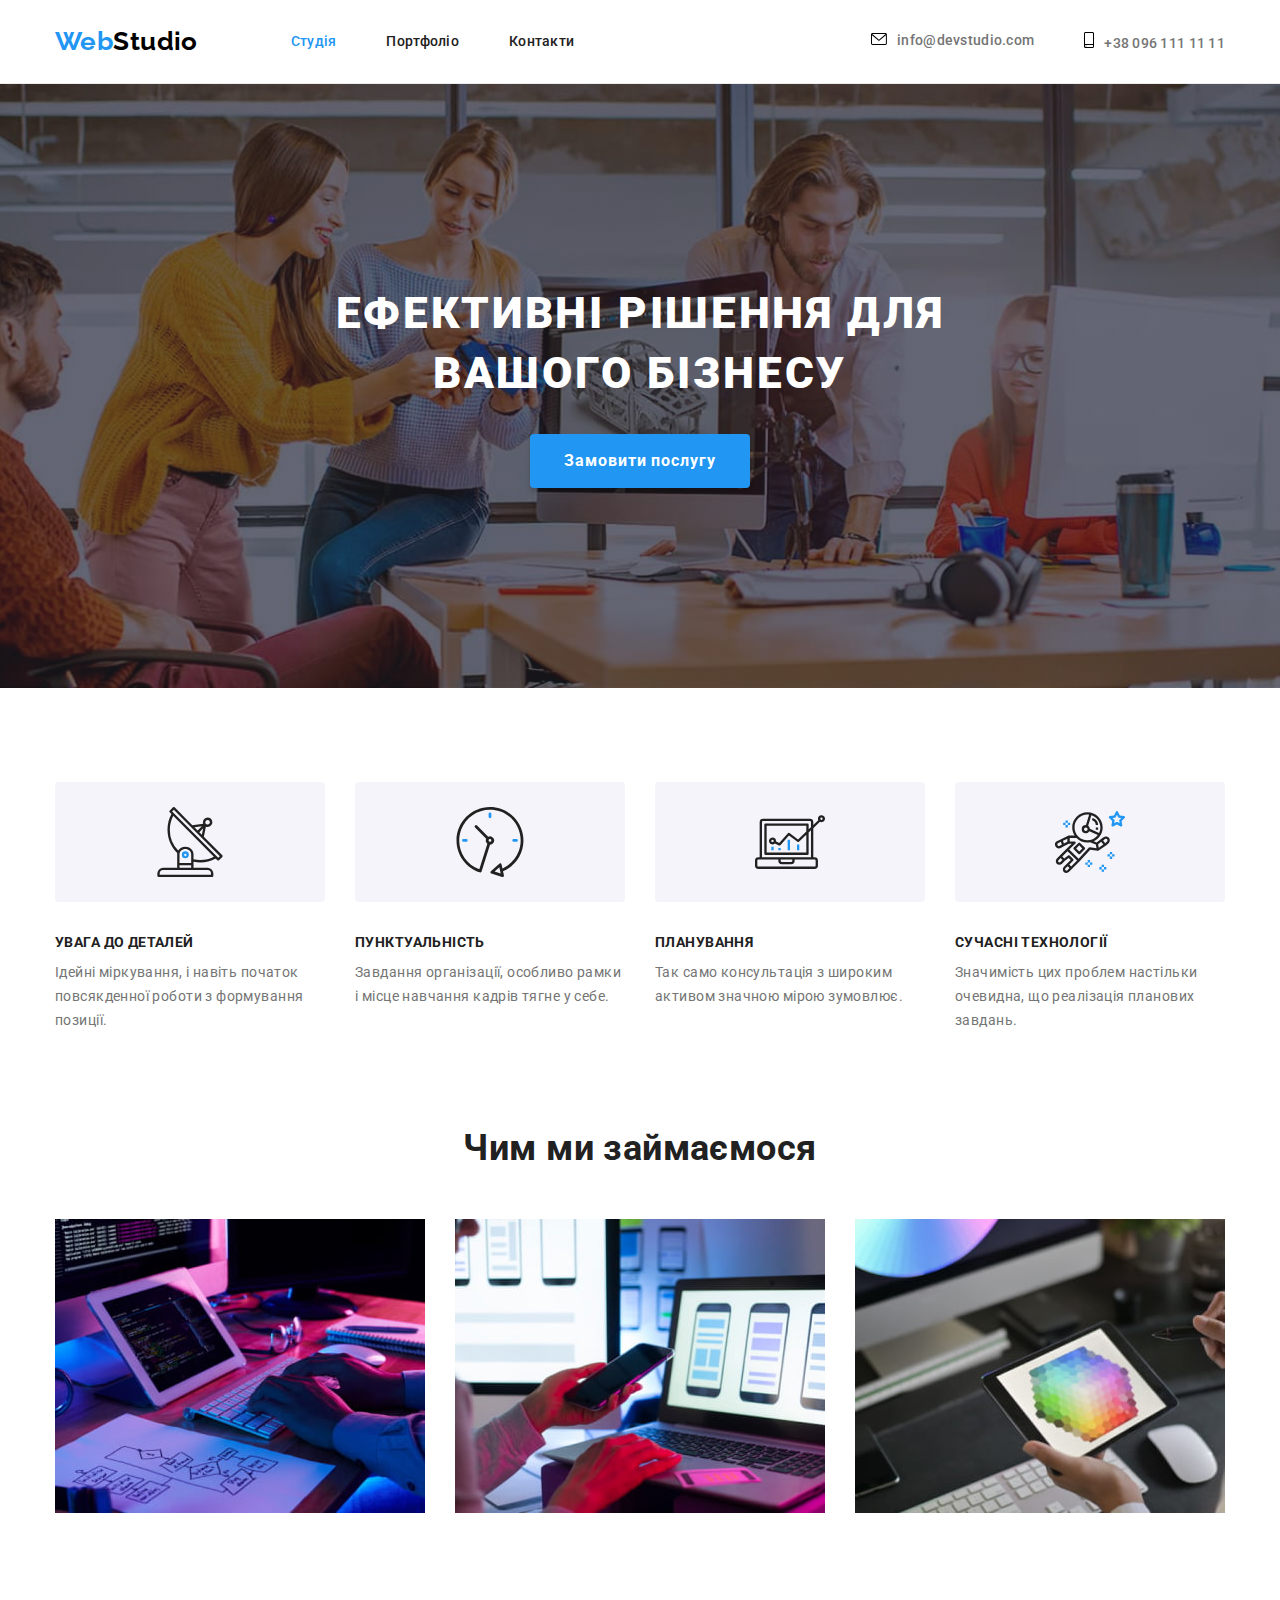
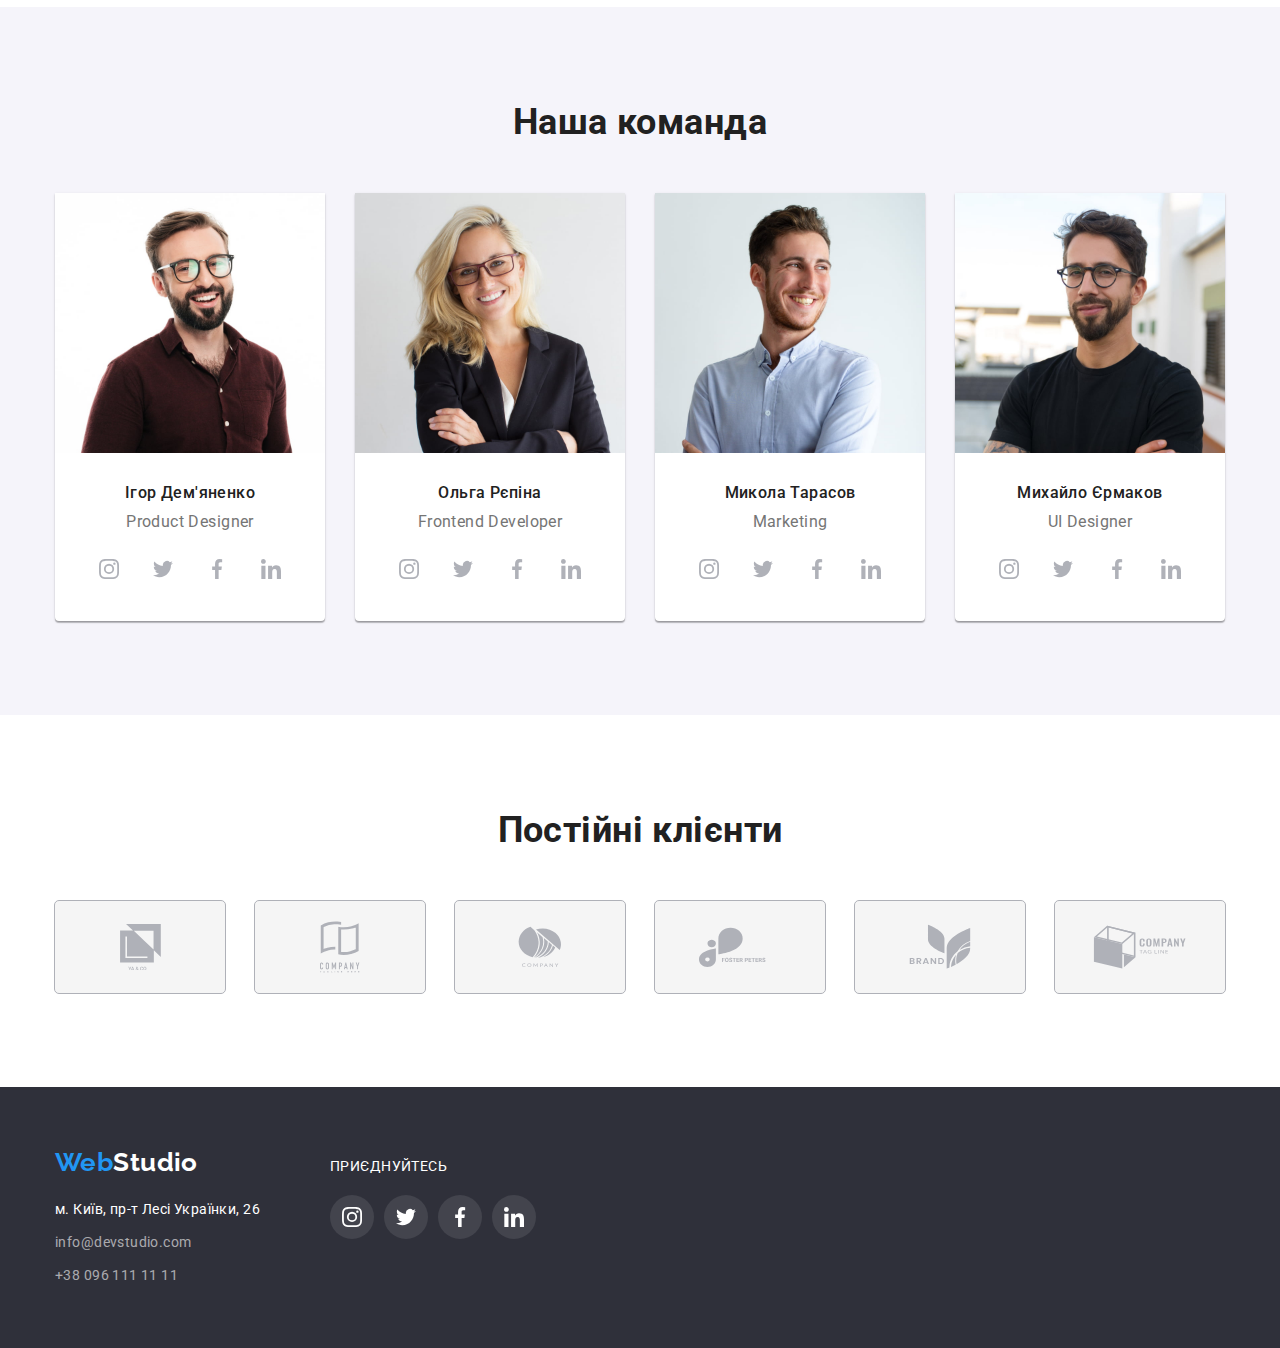
==== commit 07e1ae6c: "commit 3" ====
--- a/index.html
+++ b/index.html
@@ -38,7 +38,7 @@
             </li>
             <li>
               <a class="mailto-tel-header link" href="tel:+380961111111">
-                <svg class="icon-smartphone icon" width="16px" height="12px">
+                <svg class="icon-smartphone icon" width="10px" height="16px">
                   <use href="./images/sprite.svg#icon-smartphone"></use></svg
                 >+38 096 111 11 11</a
               >
@@ -153,27 +153,29 @@
                 <ul class="our-team-web">
                   <li>
                     <a href="" class="s-w-our-team">
-                    <svg class="icon-instagram icon-our-team" width="20px" height="20px">
-                    <use href="./images/sprite.svg#icon-instagram"></use>
-                    </svg></a>
-                  </li>
-                  <li><a href="" class="s-w-our-team">
-                    <svg class="icon-twitter icon-our-team" width="20px" height="20px">
-                    <use href="./images/sprite.svg#icon-twitter"></use>
-                    </svg></a>
-                  </li>
-                  <li><a href="" class="s-w-our-team">
-                    <svg class="icon-facebook icon-our-team" width="20px" height="20px">
-                    <use href="./images/sprite.svg#icon-facebook"></use>
-                    </svg></a>
-                  </li>
-                  <li><a href="" class="s-w-our-team">
-                    <svg class="icon-linkedin icon-our-team" width="20px" height="20px">
-                    <use href="./images/sprite.svg#icon-linkedin"></use>
-                    </svg></a>
-                    </li>
+                      <svg class="icon-instagram icon-our-team" width="20px" height="20px">
+                        <use href="./images/sprite.svg#icon-instagram"></use></svg
+                    ></a>
+                  </li>
+                  <li>
+                    <a href="" class="s-w-our-team">
+                      <svg class="icon-twitter icon-our-team" width="20px" height="20px">
+                        <use href="./images/sprite.svg#icon-twitter"></use></svg
+                    ></a>
+                  </li>
+                  <li>
+                    <a href="" class="s-w-our-team">
+                      <svg class="icon-facebook icon-our-team" width="20px" height="20px">
+                        <use href="./images/sprite.svg#icon-facebook"></use></svg
+                    ></a>
+                  </li>
+                  <li>
+                    <a href="" class="s-w-our-team">
+                      <svg class="icon-linkedin icon-our-team" width="20px" height="20px">
+                        <use href="./images/sprite.svg#icon-linkedin"></use></svg
+                    ></a>
+                  </li>
                 </ul>
-              
               </div>
             </li>
             <li class="team-presentation">
@@ -187,28 +189,31 @@
               <div class="card">
                 <h3 class="name">Ольга Рєпіна</h3>
                 <p class="our-team-txt" lang="en">Frontend Developer</p>
-               <ul class="our-team-web">
-                  <li>
-                    <a href="" class="s-w-our-team">
-                    <svg class="icon-instagram icon-our-team" width="20px" height="20px">
-                    <use href="./images/sprite.svg#icon-instagram"></use>
-                    </svg></a>
-                  </li>
-                  <li><a href="" class="s-w-our-team">
-                    <svg class="icon-twitter icon-our-team" width="20px" height="20px">
-                    <use href="./images/sprite.svg#icon-twitter"></use>
-                    </svg></a>
-                  </li>
-                  <li><a href="" class="s-w-our-team">
-                    <svg class="icon-facebook icon-our-team" width="20px" height="20px">
-                    <use href="./images/sprite.svg#icon-facebook"></use>
-                    </svg></a>
-                  </li>
-                  <li><a href="" class="s-w-our-team">
-                    <svg class="icon-linkedin icon-our-team" width="20px" height="20px">
-                    <use href="./images/sprite.svg#icon-linkedin"></use>
-                    </svg></a>
-                    </li>
+                <ul class="our-team-web">
+                  <li>
+                    <a href="" class="s-w-our-team">
+                      <svg class="icon-instagram icon-our-team" width="20px" height="20px">
+                        <use href="./images/sprite.svg#icon-instagram"></use></svg
+                    ></a>
+                  </li>
+                  <li>
+                    <a href="" class="s-w-our-team">
+                      <svg class="icon-twitter icon-our-team" width="20px" height="20px">
+                        <use href="./images/sprite.svg#icon-twitter"></use></svg
+                    ></a>
+                  </li>
+                  <li>
+                    <a href="" class="s-w-our-team">
+                      <svg class="icon-facebook icon-our-team" width="20px" height="20px">
+                        <use href="./images/sprite.svg#icon-facebook"></use></svg
+                    ></a>
+                  </li>
+                  <li>
+                    <a href="" class="s-w-our-team">
+                      <svg class="icon-linkedin icon-our-team" width="20px" height="20px">
+                        <use href="./images/sprite.svg#icon-linkedin"></use></svg
+                    ></a>
+                  </li>
                 </ul>
               </div>
             </li>
@@ -223,28 +228,31 @@
               <div class="card">
                 <h3 class="name">Микола Тарасов</h3>
                 <p class="our-team-txt" lang="en">Marketing</p>
-               <ul class="our-team-web">
-                  <li>
-                    <a href="" class="s-w-our-team">
-                    <svg class="icon-instagram icon-our-team" width="20px" height="20px">
-                    <use href="./images/sprite.svg#icon-instagram"></use>
-                    </svg></a>
-                  </li>
-                  <li><a href="" class="s-w-our-team">
-                    <svg class="icon-twitter icon-our-team" width="20px" height="20px">
-                    <use href="./images/sprite.svg#icon-twitter"></use>
-                    </svg></a>
-                  </li>
-                  <li><a href="" class="s-w-our-team">
-                    <svg class="icon-facebook icon-our-team" width="20px" height="20px">
-                    <use href="./images/sprite.svg#icon-facebook"></use>
-                    </svg></a>
-                  </li>
-                  <li><a href="" class="s-w-our-team">
-                    <svg class="icon-linkedin icon-our-team" width="20px" height="20px">
-                    <use href="./images/sprite.svg#icon-linkedin"></use>
-                    </svg></a>
-                    </li>
+                <ul class="our-team-web">
+                  <li>
+                    <a href="" class="s-w-our-team">
+                      <svg class="icon-instagram icon-our-team" width="20px" height="20px">
+                        <use href="./images/sprite.svg#icon-instagram"></use></svg
+                    ></a>
+                  </li>
+                  <li>
+                    <a href="" class="s-w-our-team">
+                      <svg class="icon-twitter icon-our-team" width="20px" height="20px">
+                        <use href="./images/sprite.svg#icon-twitter"></use></svg
+                    ></a>
+                  </li>
+                  <li>
+                    <a href="" class="s-w-our-team">
+                      <svg class="icon-facebook icon-our-team" width="20px" height="20px">
+                        <use href="./images/sprite.svg#icon-facebook"></use></svg
+                    ></a>
+                  </li>
+                  <li>
+                    <a href="" class="s-w-our-team">
+                      <svg class="icon-linkedin icon-our-team" width="20px" height="20px">
+                        <use href="./images/sprite.svg#icon-linkedin"></use></svg
+                    ></a>
+                  </li>
                 </ul>
               </div>
             </li>
@@ -259,28 +267,31 @@
               <div class="card">
                 <h3 class="name">Михайло Єрмаков</h3>
                 <p class="our-team-txt" lang="en">UI Designer</p>
-                 <ul class="our-team-web">
-                  <li>
-                    <a href="" class="s-w-our-team">
-                    <svg class="icon-instagram icon-our-team" width="20px" height="20px">
-                    <use href="./images/sprite.svg#icon-instagram"></use>
-                    </svg></a>
-                  </li>
-                  <li><a href="" class="s-w-our-team">
-                    <svg class="icon-twitter icon-our-team" width="20px" height="20px">
-                    <use href="./images/sprite.svg#icon-twitter"></use>
-                    </svg></a>
-                  </li>
-                  <li><a href="" class="s-w-our-team">
-                    <svg class="icon-facebook icon-our-team" width="20px" height="20px">
-                    <use href="./images/sprite.svg#icon-facebook"></use>
-                    </svg></a>
-                  </li>
-                  <li><a href="" class="s-w-our-team">
-                    <svg class="icon-linkedin icon-our-team" width="20px" height="20px">
-                    <use href="./images/sprite.svg#icon-linkedin"></use>
-                    </svg></a>
-                    </li>
+                <ul class="our-team-web">
+                  <li>
+                    <a href="" class="s-w-our-team">
+                      <svg class="icon-instagram icon-our-team" width="20px" height="20px">
+                        <use href="./images/sprite.svg#icon-instagram"></use></svg
+                    ></a>
+                  </li>
+                  <li>
+                    <a href="" class="s-w-our-team">
+                      <svg class="icon-twitter icon-our-team" width="20px" height="20px">
+                        <use href="./images/sprite.svg#icon-twitter"></use></svg
+                    ></a>
+                  </li>
+                  <li>
+                    <a href="" class="s-w-our-team">
+                      <svg class="icon-facebook icon-our-team" width="20px" height="20px">
+                        <use href="./images/sprite.svg#icon-facebook"></use></svg
+                    ></a>
+                  </li>
+                  <li>
+                    <a href="" class="s-w-our-team">
+                      <svg class="icon-linkedin icon-our-team" width="20px" height="20px">
+                        <use href="./images/sprite.svg#icon-linkedin"></use></svg
+                    ></a>
+                  </li>
                 </ul>
               </div>
             </li>
@@ -412,24 +423,27 @@
           <ul class="footer-web">
             <li>
               <a href="" class="social-web">
-              <svg class="icon-instagram soc-web" width="20px" height="20px">
-              <use href="./images/sprite.svg#icon-instagram"></use>
-              </svg></a>
-            </li>
-            <li><a href="" class="social-web">
-              <svg class="icon-twitter soc-web" width="20px" height="20px">
-              <use href="./images/sprite.svg#icon-twitter"></use>
-              </svg></a>
-            </li>
-            <li><a href="" class="social-web">
-              <svg class="icon-facebook soc-web" width="20px" height="20px">
-              <use href="./images/sprite.svg#icon-facebook"></use>
-              </svg></a>
-            </li>
-            <li><a href="" class="social-web">
-              <svg class="icon-linkedin soc-web" width="20px" height="20px">
-              <use href="./images/sprite.svg#icon-linkedin"></use>
-              </svg></a>
+                <svg class="icon-instagram soc-web" width="20px" height="20px">
+                  <use href="./images/sprite.svg#icon-instagram"></use></svg
+              ></a>
+            </li>
+            <li>
+              <a href="" class="social-web">
+                <svg class="icon-twitter soc-web" width="20px" height="20px">
+                  <use href="./images/sprite.svg#icon-twitter"></use></svg
+              ></a>
+            </li>
+            <li>
+              <a href="" class="social-web">
+                <svg class="icon-facebook soc-web" width="20px" height="20px">
+                  <use href="./images/sprite.svg#icon-facebook"></use></svg
+              ></a>
+            </li>
+            <li>
+              <a href="" class="social-web">
+                <svg class="icon-linkedin soc-web" width="20px" height="20px">
+                  <use href="./images/sprite.svg#icon-linkedin"></use></svg
+              ></a>
             </li>
           </ul>
         </div>
--- a/css/styles.css
+++ b/css/styles.css
@@ -30,8 +30,8 @@
   --mailto-ground-color: rgba(255, 255, 255, 0.6);
   --gray-border-color: #eeeeee;
   --header-line-color: #ececec;
-  --customer-border-color:#AFB1B8;
-  --elipse-color: #43444D;
+  --customer-border-color: #afb1b8;
+  --elipse-color: #43444d;
 }
 li {
   list-style-type: none;
@@ -139,16 +139,13 @@
   background-color: var(--backgroun-footer-color);
   padding: 200px 0;
   text-align: center;
-  
+
   max-width: 1600px;
   min-height: 600px;
   margin-left: auto;
   margin-right: auto;
-  background-image: linear-gradient(
-    to right,
-    rgba(47, 48, 58, 0.4),
-    rgba(47, 48, 58, 0.4)
-    ), url("../images/hero-Img.jpg");
+  background-image: linear-gradient(to right, rgba(47, 48, 58, 0.4), rgba(47, 48, 58, 0.4)),
+    url('../images/hero-Img.jpg');
   background-size: cover;
   background-repeat: no-repeat;
   background-position: center;
@@ -259,7 +256,7 @@
   background-color: var(--background-button-color);
   border-radius: 4px;
   padding: 25px 100px;
-  margin-bottom: 30px;  
+  margin-bottom: 30px;
 }
 .customer-link {
   display: flex;
@@ -270,12 +267,12 @@
   background-color: var(--second-white-color);
   outline: 1px solid var(--customer-border-color);
   fill: var(--customer-border-color);
-  border-radius: 4px; 
+  border-radius: 4px;
 }
 .customer-link:focus,
 .customer-link:active,
 .customer-link:hover {
-  fill:var(--accent-color);
+  fill: var(--accent-color);
   outline: 1px solid var(--accent-color);
 }
 .advantages-title {
@@ -345,9 +342,8 @@
 }
 .regular-customers-line {
   display: flex;
-  justify-content:center;
+  justify-content: center;
   gap: 30px;
-
 }
 
 .portfolio {
@@ -416,18 +412,17 @@
   margin-bottom: 9px;
 }
 .web {
-   margin-left: 70px;
+  margin-left: 70px;
 }
 .container.footer {
-  display:flex;
-  align-items:baseline;
+  display: flex;
+  align-items: baseline;
 }
 .footer-text {
   color: var(--brand-color);
   text-transform: uppercase;
   padding-bottom: 20px;
   line-height: 1.14;
-
 }
 .footer-web {
   display: flex;
@@ -460,7 +455,8 @@
 .s-w-our-team {
   width: 44px;
   height: 44px;
-  background-color: transparent;
+  color: var(--customer-border-color);
+  background-color: var(--brand-color);
   border-radius: 50%;
   display: flex;
   align-items: center;
@@ -468,21 +464,18 @@
 }
 .s-w-our-team:hover,
 .s-w-our-team:focus {
-background-color: var(--accent-color);
+  color: var(--brand-color);
+  background-color: var(--accent-color);
 }
 .icon-our-team {
-  fill: var(--customer-border-color);
-  /* padding: 12px; */
-}
-.icon-our-team:hover,
-.icon-our-team:focus {
-  fill: var(--brand-color);
+  fill: currentColor;
 }
 .portfolio-box-link {
   display: block;
-  text-decoration:none;
+  text-decoration: none;
   color: var(--third-black-color);
 }
 .portfolio-box-link:hover {
-box-shadow: 0px 1px 1px rgba(0, 0, 0, 0.12), 0px 4px 4px rgba(0, 0, 0, 0.06), 1px 4px 6px rgba(0, 0, 0, 0.16);
-}
+  box-shadow: 0px 1px 1px rgba(0, 0, 0, 0.12), 0px 4px 4px rgba(0, 0, 0, 0.06),
+    1px 4px 6px rgba(0, 0, 0, 0.16);
+}
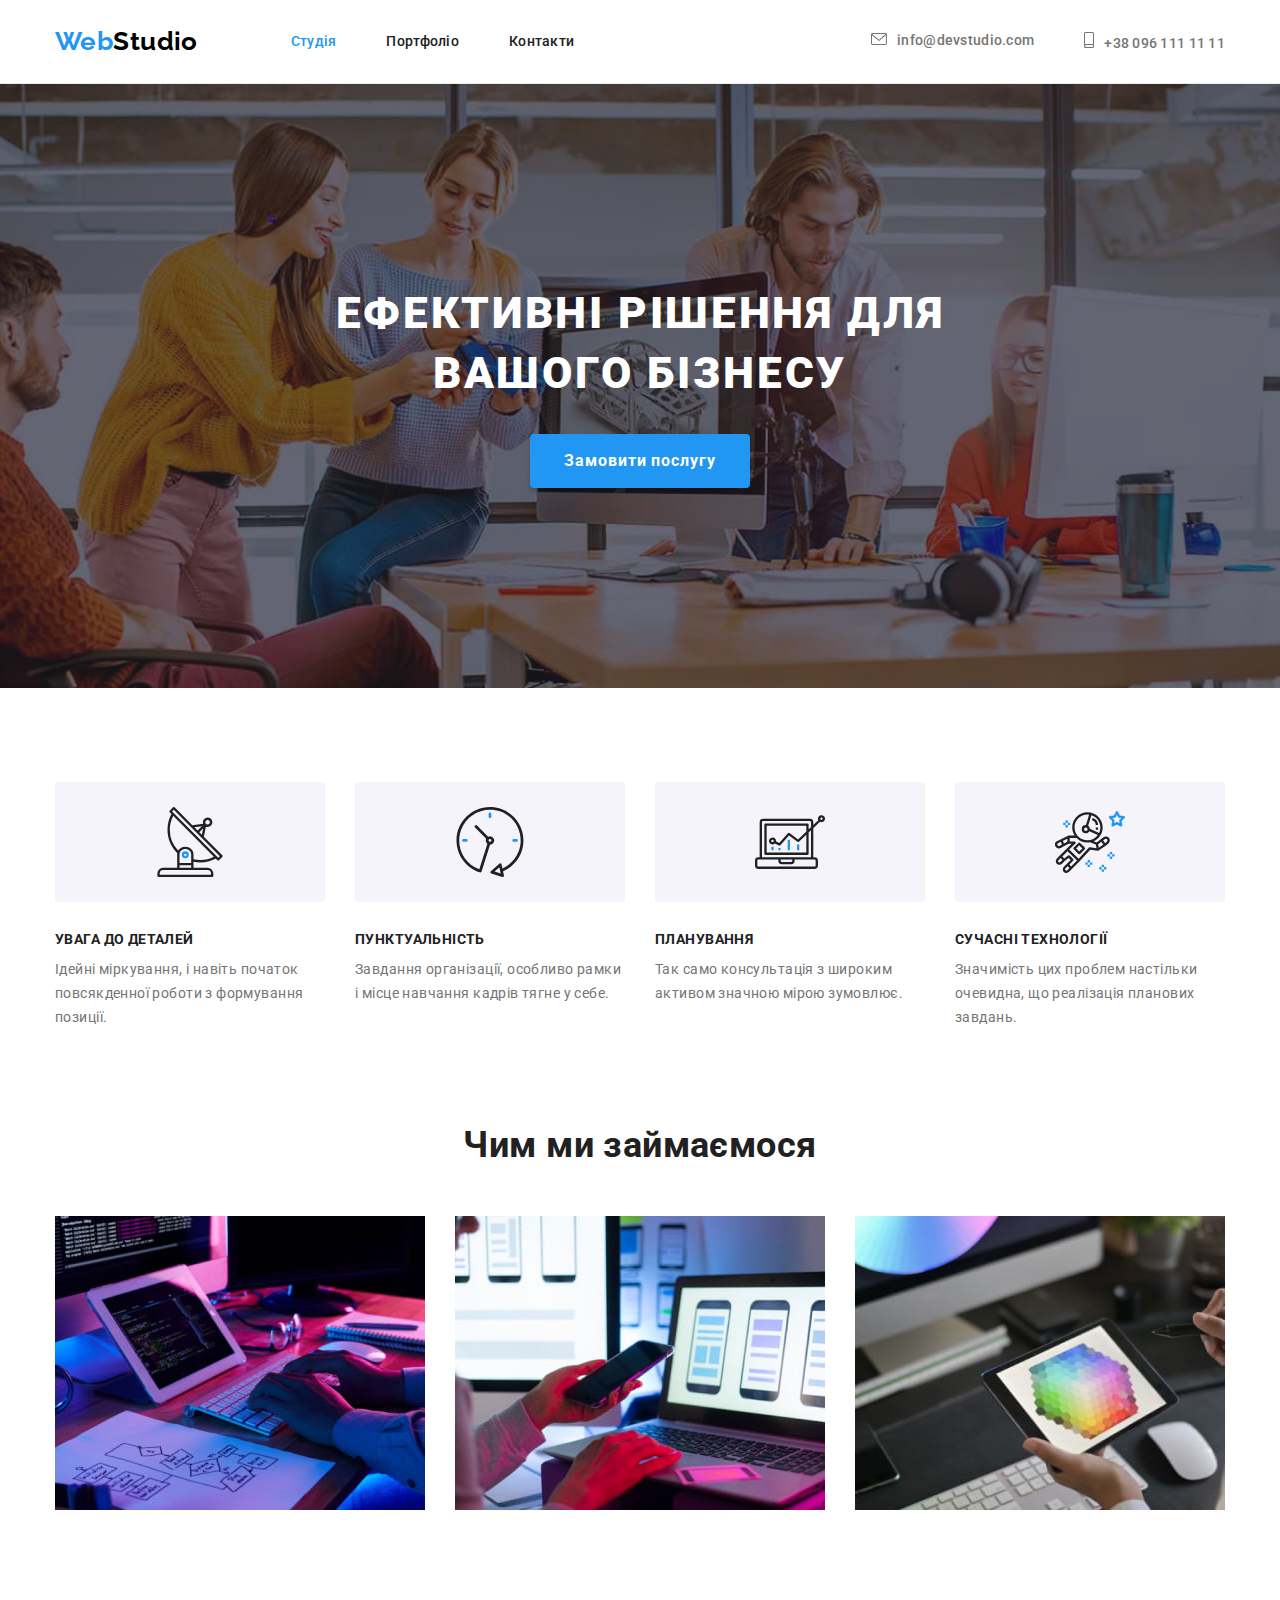
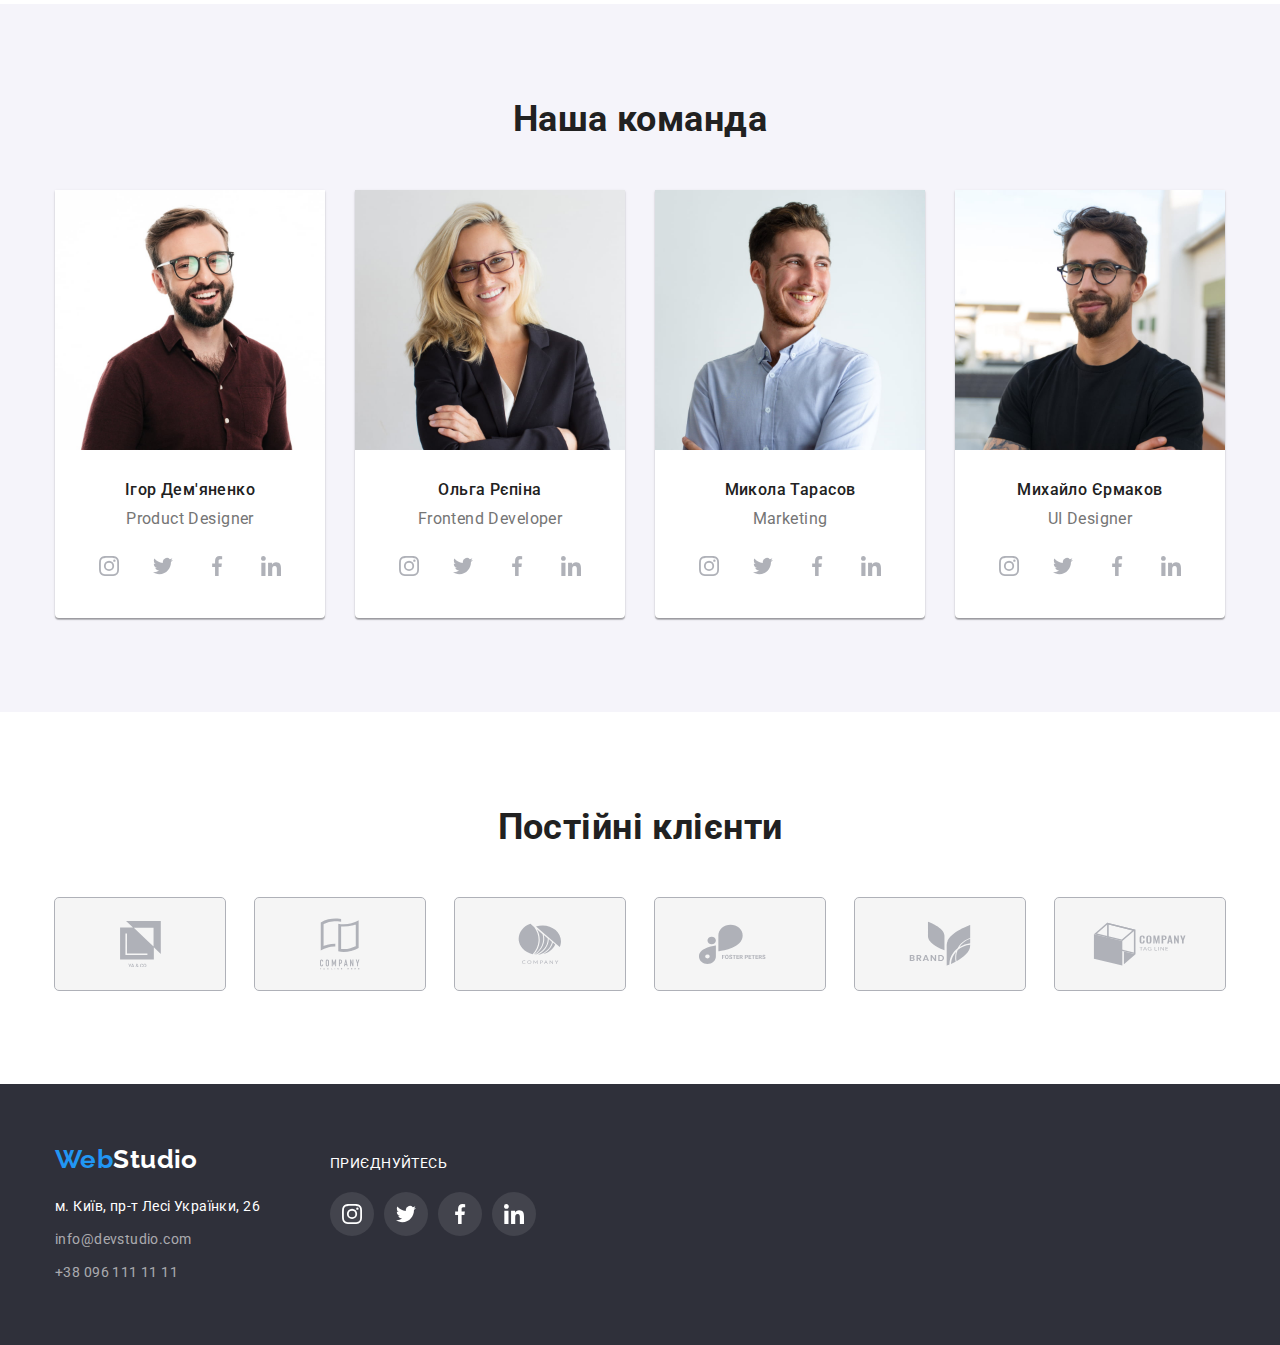
==== commit b0c8f433: "commit 5" ====
--- a/index.html
+++ b/index.html
@@ -61,35 +61,38 @@
           <h2 class="title visually-hidden">Переваги компанії</h2>
           <ul class="advantages-item">
             <li class="advantages-li">
-              <svg class="icon-antenna" width="70px" height="70px">
+             <div class="advantages-icon"> <svg class="icon-antenna" width="70px" height="70px">
                 <use href="./images/sprite.svg#icon-antenna"></use>
               </svg>
-
+             </div>
               <h3 class="advantages-title">УВАГА ДО ДЕТАЛЕЙ</h3>
               <p class="text">
                 Ідейні міркування, і навіть початок повсякденної роботи з формування позиції.
               </p>
             </li>
             <li class="advantages-li">
+              <div class="advantages-icon">
               <svg class="icon-clock" width="70px" height="70px">
                 <use href="./images/sprite.svg#icon-clock"></use>
-              </svg>
+              </svg></div>
               <h3 class="advantages-title">ПУНКТУАЛЬНІСТЬ</h3>
               <p class="text">
                 Завдання організації, особливо рамки і місце навчання кадрів тягне у себе.
               </p>
             </li>
             <li class="advantages-li">
+              <div class="advantages-icon">
               <svg class="icon-diagram" width="70px" height="70px">
                 <use href="./images/sprite.svg#icon-diagram"></use>
-              </svg>
+              </svg></div>
               <h3 class="advantages-title">ПЛАНУВАННЯ</h3>
               <p class="text">Так само консультація з широким активом значною мірою зумовлює.</p>
             </li>
             <li class="advantages-li">
+              <div class="advantages-icon">
               <svg class="icon-astronaut" width="70px" height="70px">
                 <use href="./images/sprite.svg#icon-astronaut"></use>
-              </svg>
+              </svg></div>
               <h3 class="advantages-title">СУЧАСНІ ТЕХНОЛОГІЇ</h3>
               <p class="text">
                 Значимість цих проблем настільки очевидна, що реалізація планових завдань.
--- a/css/styles.css
+++ b/css/styles.css
@@ -92,8 +92,8 @@
 .icon-envelope,
 .icon-smartphone {
   margin-right: 10px;
-}
-
+  fill:var(--third-black-color);
+}
 .mailto-tel-header:hover .icon,
 .mailto-tel-header:focus .icon {
   fill: var(--accent-color);
@@ -139,7 +139,6 @@
   background-color: var(--backgroun-footer-color);
   padding: 200px 0;
   text-align: center;
-
   max-width: 1600px;
   min-height: 600px;
   margin-left: auto;
@@ -243,14 +242,14 @@
   padding-top: 94px;
   padding-bottom: 94px;
 }
-.advantages-li {
+/* .advantages-li {
   flex-basis: 270px;
-}
+} */
 
-.icon-antenna,
-.icon-clock,
-.icon-diagram,
-.icon-astronaut {
+.advantages-icon {
+  display: flex;
+  align-items: center;
+  justify-content: center;
   width: 270px;
   height: 120px;
   background-color: var(--background-button-color);
@@ -258,6 +257,7 @@
   padding: 25px 100px;
   margin-bottom: 30px;
 }
+
 .customer-link {
   display: flex;
   justify-content: center;
